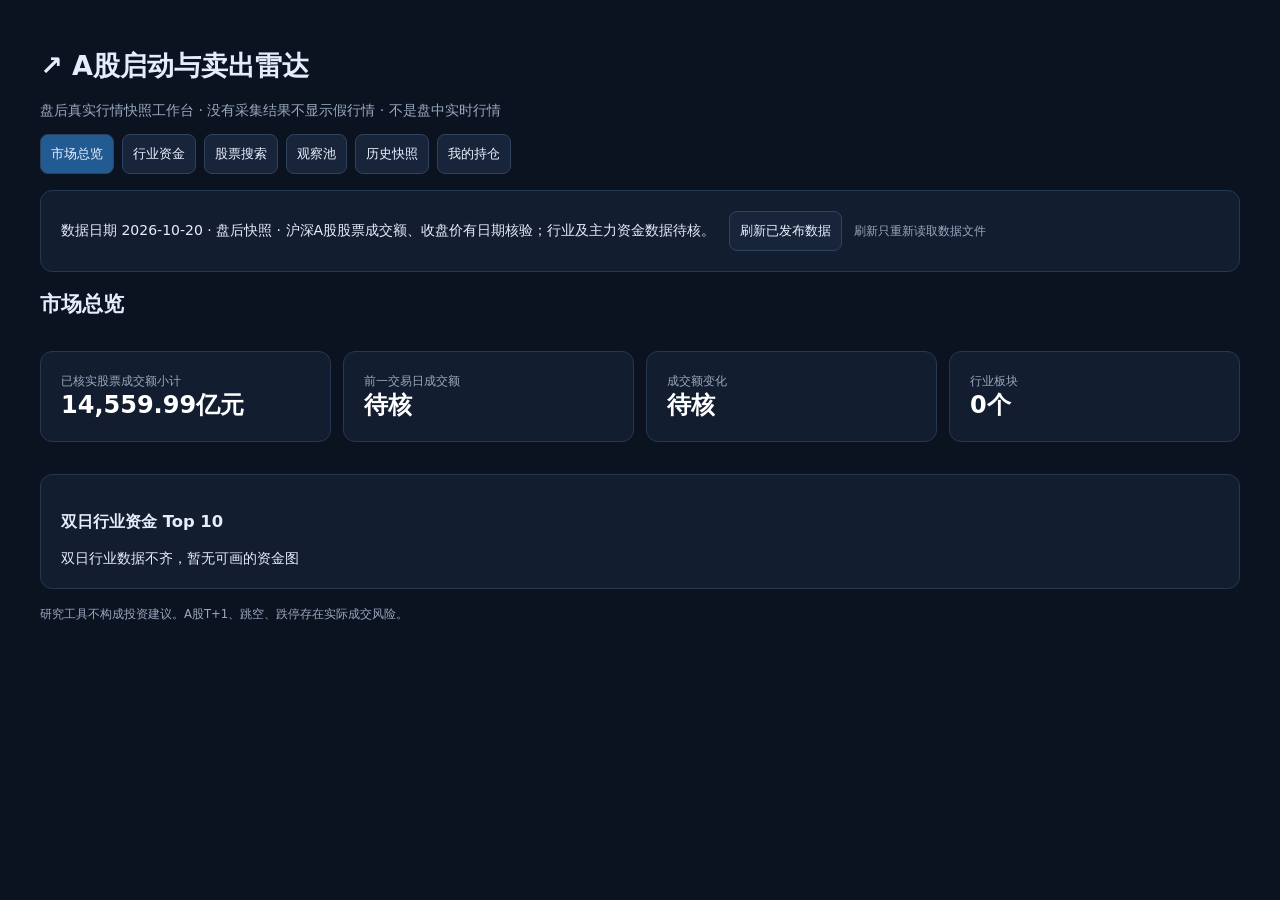
==== market.html @ 15efa38c "refactor: preserve legacy market snapshot dashboard under market.html" ====
<!doctype html><html lang="zh-CN"><meta charset="utf-8"><meta name="viewport" content="width=device-width,initial-scale=1"><title>A股启动与卖出雷达</title><style>:root{color-scheme:dark}body{font:14px system-ui;background:#0b1220;color:#e5edfc;margin:0}.wrap{max-width:1200px;margin:auto;padding:30px}h1{font-size:27px}p,small{color:#9aa8bf}.nav{display:flex;gap:8px;flex-wrap:wrap}button,input{background:#17243a;color:#ecf2ff;border:1px solid #30435e;border-radius:8px;padding:10px;cursor:pointer}input{cursor:text}button:hover{background:#243957}button.active{background:#225a92}.panel{background:#121d30;border:1px solid #263751;border-radius:12px;margin:16px 0;padding:20px}.grid{display:grid;grid-template-columns:repeat(auto-fit,minmax(200px,1fr));gap:12px}.value{font-size:24px;font-weight:bold;color:white}.muted{color:#9aa8bf}.err{color:#ffb17d}.up{color:#ff7272}.down{color:#54cd99}table{width:100%;border-collapse:collapse;min-width:700px}td,th{border-bottom:1px solid #263751;padding:9px;text-align:left}section{display:none}section.active{display:block}.scroll{overflow:auto}.bars{display:flex;gap:10px;align-items:center}.track{height:8px;background:#263751;min-width:70px;flex:1;border-radius:6px}.fill{height:100%;background:#9ca3af;border-radius:6px}.split{display:grid;grid-template-columns:1fr 1fr;gap:12px}.row{padding:12px;border-bottom:1px solid #263751}@media(max-width:600px){.wrap{padding:14px}.split{gap:6px}h1{font-size:21px}}</style><div class="wrap"><h1>↗ A股启动与卖出雷达</h1><p>盘后真实行情快照工作台 · 没有采集结果不显示假行情 · 不是盘中实时行情</p><div class="nav" id="nav"></div><div class="panel"><span id="status">读取行情中…</span>　<button id="refresh">刷新已发布数据</button><small>　刷新只重新读取数据文件</small></div><section id="overview" class="active"><h2>市场总览</h2><div class="grid" id="metrics"></div><div class="panel"><h3>双日行业资金 Top 10</h3><div id="summary"></div></div></section><section id="sectors"><h2>行业双日资金对照</h2><p>两日同板块同尺度，灰色成交规模；主力净额红流入、绿流出。未获取的买入/卖出总额保留待核。</p><div class="panel" id="sectorgraph"></div><div class="panel scroll" id="sectortable"></div></section><section id="stocks"><h2>股票搜索</h2><input id="search" placeholder="输入代码或名称" /><div class="panel scroll" id="stocktable"></div></section><section id="watch"><h2>观察池</h2><p>本地浏览器保存；并非自动推荐或实际买入。</p><input id="watchcode" placeholder="输入6位代码"><button id="addwatch">加入观察</button><div class="panel" id="watchrows"></div></section><section id="history"><h2>历史快照</h2><div class="panel" id="historyrows"></div></section><section id="holdings"><h2>真实持仓</h2><p>仅输入确认成交的持仓；浮盈亏不含交易费用、分红和税费。</p><input id="hcode" placeholder="股票代码"><input id="hcost" type="number" step="0.001" placeholder="成本价"><input id="hqty" type="number" placeholder="股数"><input id="hdate" type="date"><button id="addholding">保存持仓</button><div class="panel scroll" id="holdingrows"></div></section><small>研究工具不构成投资建议。A股T+1、跳空、跌停存在实际成交风险。</small></div><script>
const tabs={overview:'市场总览',sectors:'行业资金',stocks:'股票搜索',watch:'观察池',history:'历史快照',holdings:'我的持仓'},E=id=>document.getElementById(id),fmt=(x,d=2)=>x==null||!Number.isFinite(+x)?'待核':Number(x).toLocaleString('zh-CN',{maximumFractionDigits:d}),signed=x=>x==null?'待核':(x>0?'+':'')+fmt(x),safe=x=>String(x??'').replace(/[&<>"']/g,c=>({'&':'&amp;','<':'&lt;','>':'&gt;','"':'&quot;',"'":'&#39;'}[c]));let idx={dates:[]},now=null,prev=null;let watch=JSON.parse(localStorage.getItem('radar-watch')||'[]'),hold=JSON.parse(localStorage.getItem('radar-hold')||'[]');const save=()=>{localStorage.setItem('radar-watch',JSON.stringify(watch));localStorage.setItem('radar-hold',JSON.stringify(hold))},empty='尚无已核实的真实行情数据。请先运行采集任务。';function page(k){document.querySelectorAll('section').forEach(x=>x.classList.toggle('active',x.id===k));document.querySelectorAll('#nav button').forEach(x=>x.classList.toggle('active',x.dataset.id===k))}E('nav').innerHTML=Object.entries(tabs).map(([k,v])=>'<button data-id="'+k+'">'+v+'</button>').join('');E('nav').onclick=e=>{let k=e.target.dataset.id;if(k)page(k)};page('overview');async function json(path){let r=await fetch(path+'?t='+Date.now());if(!r.ok)throw Error(path+' '+r.status);return r.json()}async function refresh(){E('status').textContent='加载已归档数据…';try{idx=await json('./data/index.json');const dates=idx.dates||[];now=dates.length?await json('./data/snapshots/'+dates.at(-1)+'.json'):null;prev=dates.length>1?await json('./data/snapshots/'+dates.at(-2)+'.json'):null;if(now&&(!now.date||!now.market||!Array.isArray(now.stocks)))throw Error('行情校验失败');E('status').textContent=now?'数据日期 '+now.date+' · 盘后快照 · '+(now.quality?.message||'质量状态待核'):'无真实行情快照（页面交互可用）'}catch(e){now=null;prev=null;E('status').textContent='数据读取失败：'+e.message}render()}E('refresh').onclick=refresh;function secPairs(){let a=new Map((prev?.sectors||[]).map(x=>[x.name,x]));return(now?.sectors||[]).filter(x=>a.has(x.name)).map(x=>({before:a.get(x.name),after:x,name:x.name})).sort((a,b)=>Math.abs((b.after.net_yi??0)-(b.before.net_yi??0))-Math.abs((a.after.net_yi??0)-(a.before.net_yi??0))).slice(0,10)}function render(){let m=now?.market,p=prev?.market;E('metrics').innerHTML=[['已核实股票成交额小计',m?.turnover_yi,'亿元'],['前一交易日成交额',p?.turnover_yi,'亿元'],['成交额变化',m&&p?(m.turnover_yi-p.turnover_yi)/p.turnover_yi*100:null,'%'],['行业板块',now?.sectors?.length,'个']].map(([k,v,u])=>'<div class="panel"><small>'+k+'</small><div class="value">'+(v==null?'待核':fmt(v)+u)+'</div></div>').join('');let pairs=secPairs(),max=Math.max(1,...pairs.flatMap(x=>[x.before.turnover_yi||0,x.after.turnover_yi||0]));E('summary').textContent=pairs.length?'已核实同名行业 '+pairs.length+' 个，可进入「行业资金」查看':'双日行业数据不齐，暂无可画的资金图';E('sectorgraph').innerHTML=pairs.length?pairs.map(x=>'<div class="row"><b>'+safe(x.name)+'</b><div class="split">'+[x.before,x.after].map((s,i)=>'<div><small>'+(i?now.date:prev.date)+'</small><div class="bars"><div class="track"><div class="fill" style="width:'+(100*(s.turnover_yi||0)/max)+'%"></div></div><b>'+fmt(s.turnover_yi)+'亿</b></div><div class="'+(s.net_yi>0?'up':s.net_yi<0?'down':'muted')+'">主力净额 '+signed(s.net_yi)+'亿 · '+signed(s.net_strength_pct)+'%</div><small>市场占比 '+fmt(s.market_share_pct)+'%</small></div>').join('')+'</div></div>').join(''):empty;E('sectortable').innerHTML=pairs.length?'<table><tr><th>行业</th><th>前日成交(亿)</th><th>今日成交(亿)</th><th>成交变化%</th><th>前日净流(亿)</th><th>今日净流(亿)</th><th>净额变化(亿)</th><th>买入额</th><th>卖出额</th></tr>'+pairs.map(x=>'<tr><td>'+safe(x.name)+'</td><td>'+fmt(x.before.turnover_yi)+'</td><td>'+fmt(x.after.turnover_yi)+'</td><td>'+fmt(x.before.turnover_yi?((x.after.turnover_yi-x.before.turnover_yi)/x.before.turnover_yi*100):null)+'</td><td>'+signed(x.before.net_yi)+'</td><td>'+signed(x.after.net_yi)+'</td><td>'+signed(x.before.net_yi==null||x.after.net_yi==null?null:x.after.net_yi-x.before.net_yi)+'</td><td>'+fmt(x.after.buy_yi)+'</td><td>'+fmt(x.after.sell_yi)+'</td></tr>').join('')+'</table>':empty;renderStock();renderWatch();renderHold();E('historyrows').innerHTML=(idx.dates||[]).length?idx.dates.map(d=>'<div class="row"><a style="color:#89bdff" href="./data/snapshots/'+encodeURIComponent(d)+'.json">'+safe(d)+' 原始JSON ↗</a></div>').join(''):empty}function filtered(){let q=E('search').value.trim();return(now?.stocks||[]).filter(x=>(x.code+x.name).includes(q)).slice(0,100)}function renderStock(){let rows=filtered();E('stocktable').innerHTML=rows.length?'<table><tr><th>代码</th><th>名称</th><th>收盘价</th><th>涨跌幅</th><th>成交额(亿)</th></tr>'+rows.map(x=>'<tr><td>'+safe(x.code)+'</td><td>'+safe(x.name)+'</td><td>'+fmt(x.price)+'</td><td>'+fmt(x.change_pct)+'%</td><td>'+fmt(x.turnover_yi)+'</td></tr>').join('')+'</table>':empty}E('search').oninput=renderStock;function renderWatch(){E('watchrows').innerHTML=watch.length?watch.map((c,i)=>'<div class="row">'+safe(c)+' <button data-del="'+i+'">移除</button></div>').join(''):empty}E('addwatch').onclick=()=>{let c=E('watchcode').value.trim();if(!/^((60|00|30)\d{4})$/.test(c)){alert('仅允许沪深主板及创业板6位代码');return}if(!watch.includes(c))watch.push(c);save();renderWatch();E('watchcode').value=''};E('watchrows').onclick=e=>{if(e.target.dataset.del!=null){watch.splice(+e.target.dataset.del,1);save();renderWatch()}};function renderHold(){E('holdingrows').innerHTML=hold.length?'<table><tr><th>股票</th><th>数量</th><th>成本</th><th>买入日</th><th>最近收盘</th><th>参考盈亏(元)</th><th>操作</th></tr>'+hold.map((h,i)=>{let s=(now?.stocks||[]).find(x=>x.code===h.code);return '<tr><td>'+safe(h.code)+'</td><td>'+h.qty+'</td><td>'+fmt(h.cost)+'</td><td>'+safe(h.date)+'</td><td>'+fmt(s?.price)+'</td><td>'+signed(s?.price==null?null:(s.price-h.cost)*h.qty)+'</td><td><button data-del="'+i+'">删除</button></td></tr>'}).join('')+'</table>':empty}E('addholding').onclick=()=>{let code=E('hcode').value.trim(),cost=+E('hcost').value,qty=+E('hqty').value,date=E('hdate').value;if(!/^((60|00|30)\d{4})$/.test(code)||cost<=0||qty<=0||!date){alert('填写有效的代码、成本、股数、日期');return}hold.push({code,cost,qty,date});save();renderHold()};E('holdingrows').onclick=e=>{if(e.target.dataset.del!=null){hold.splice(+e.target.dataset.del,1);save();renderHold()}};refresh();
</script></html>
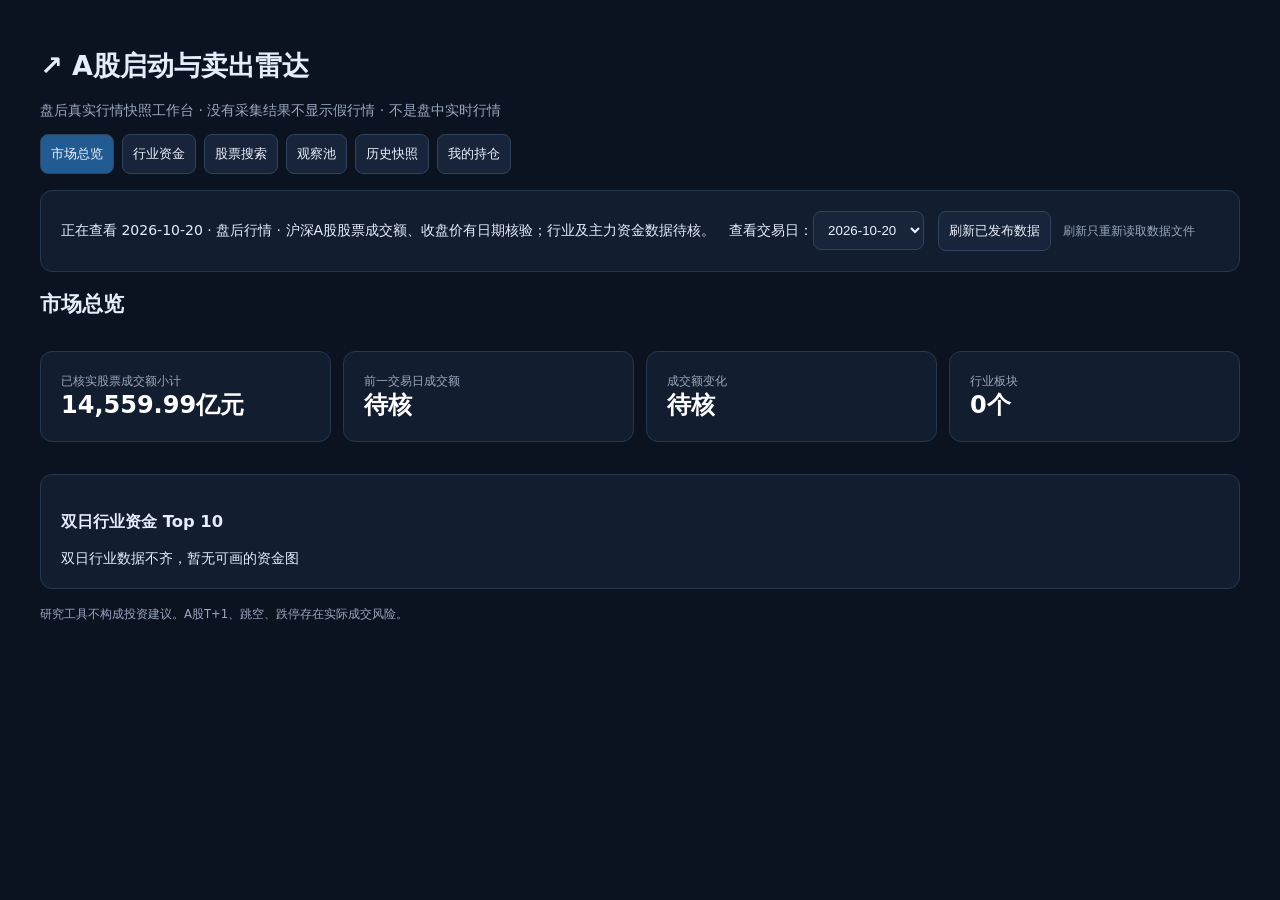
==== commit 1076c6f4: "feat(ui): browse archived daily stock snapshots by trading date without confusing holding PnL" ====
--- a/market.html
+++ b/market.html
@@ -1,3 +1,31 @@
-<!doctype html><html lang="zh-CN"><meta charset="utf-8"><meta name="viewport" content="width=device-width,initial-scale=1"><title>A股启动与卖出雷达</title><style>:root{color-scheme:dark}body{font:14px system-ui;background:#0b1220;color:#e5edfc;margin:0}.wrap{max-width:1200px;margin:auto;padding:30px}h1{font-size:27px}p,small{color:#9aa8bf}.nav{display:flex;gap:8px;flex-wrap:wrap}button,input{background:#17243a;color:#ecf2ff;border:1px solid #30435e;border-radius:8px;padding:10px;cursor:pointer}input{cursor:text}button:hover{background:#243957}button.active{background:#225a92}.panel{background:#121d30;border:1px solid #263751;border-radius:12px;margin:16px 0;padding:20px}.grid{display:grid;grid-template-columns:repeat(auto-fit,minmax(200px,1fr));gap:12px}.value{font-size:24px;font-weight:bold;color:white}.muted{color:#9aa8bf}.err{color:#ffb17d}.up{color:#ff7272}.down{color:#54cd99}table{width:100%;border-collapse:collapse;min-width:700px}td,th{border-bottom:1px solid #263751;padding:9px;text-align:left}section{display:none}section.active{display:block}.scroll{overflow:auto}.bars{display:flex;gap:10px;align-items:center}.track{height:8px;background:#263751;min-width:70px;flex:1;border-radius:6px}.fill{height:100%;background:#9ca3af;border-radius:6px}.split{display:grid;grid-template-columns:1fr 1fr;gap:12px}.row{padding:12px;border-bottom:1px solid #263751}@media(max-width:600px){.wrap{padding:14px}.split{gap:6px}h1{font-size:21px}}</style><div class="wrap"><h1>↗ A股启动与卖出雷达</h1><p>盘后真实行情快照工作台 · 没有采集结果不显示假行情 · 不是盘中实时行情</p><div class="nav" id="nav"></div><div class="panel"><span id="status">读取行情中…</span>　<button id="refresh">刷新已发布数据</button><small>　刷新只重新读取数据文件</small></div><section id="overview" class="active"><h2>市场总览</h2><div class="grid" id="metrics"></div><div class="panel"><h3>双日行业资金 Top 10</h3><div id="summary"></div></div></section><section id="sectors"><h2>行业双日资金对照</h2><p>两日同板块同尺度，灰色成交规模；主力净额红流入、绿流出。未获取的买入/卖出总额保留待核。</p><div class="panel" id="sectorgraph"></div><div class="panel scroll" id="sectortable"></div></section><section id="stocks"><h2>股票搜索</h2><input id="search" placeholder="输入代码或名称" /><div class="panel scroll" id="stocktable"></div></section><section id="watch"><h2>观察池</h2><p>本地浏览器保存；并非自动推荐或实际买入。</p><input id="watchcode" placeholder="输入6位代码"><button id="addwatch">加入观察</button><div class="panel" id="watchrows"></div></section><section id="history"><h2>历史快照</h2><div class="panel" id="historyrows"></div></section><section id="holdings"><h2>真实持仓</h2><p>仅输入确认成交的持仓；浮盈亏不含交易费用、分红和税费。</p><input id="hcode" placeholder="股票代码"><input id="hcost" type="number" step="0.001" placeholder="成本价"><input id="hqty" type="number" placeholder="股数"><input id="hdate" type="date"><button id="addholding">保存持仓</button><div class="panel scroll" id="holdingrows"></div></section><small>研究工具不构成投资建议。A股T+1、跳空、跌停存在实际成交风险。</small></div><script>
-const tabs={overview:'市场总览',sectors:'行业资金',stocks:'股票搜索',watch:'观察池',history:'历史快照',holdings:'我的持仓'},E=id=>document.getElementById(id),fmt=(x,d=2)=>x==null||!Number.isFinite(+x)?'待核':Number(x).toLocaleString('zh-CN',{maximumFractionDigits:d}),signed=x=>x==null?'待核':(x>0?'+':'')+fmt(x),safe=x=>String(x??'').replace(/[&<>"']/g,c=>({'&':'&amp;','<':'&lt;','>':'&gt;','"':'&quot;',"'":'&#39;'}[c]));let idx={dates:[]},now=null,prev=null;let watch=JSON.parse(localStorage.getItem('radar-watch')||'[]'),hold=JSON.parse(localStorage.getItem('radar-hold')||'[]');const save=()=>{localStorage.setItem('radar-watch',JSON.stringify(watch));localStorage.setItem('radar-hold',JSON.stringify(hold))},empty='尚无已核实的真实行情数据。请先运行采集任务。';function page(k){document.querySelectorAll('section').forEach(x=>x.classList.toggle('active',x.id===k));document.querySelectorAll('#nav button').forEach(x=>x.classList.toggle('active',x.dataset.id===k))}E('nav').innerHTML=Object.entries(tabs).map(([k,v])=>'<button data-id="'+k+'">'+v+'</button>').join('');E('nav').onclick=e=>{let k=e.target.dataset.id;if(k)page(k)};page('overview');async function json(path){let r=await fetch(path+'?t='+Date.now());if(!r.ok)throw Error(path+' '+r.status);return r.json()}async function refresh(){E('status').textContent='加载已归档数据…';try{idx=await json('./data/index.json');const dates=idx.dates||[];now=dates.length?await json('./data/snapshots/'+dates.at(-1)+'.json'):null;prev=dates.length>1?await json('./data/snapshots/'+dates.at(-2)+'.json'):null;if(now&&(!now.date||!now.market||!Array.isArray(now.stocks)))throw Error('行情校验失败');E('status').textContent=now?'数据日期 '+now.date+' · 盘后快照 · '+(now.quality?.message||'质量状态待核'):'无真实行情快照（页面交互可用）'}catch(e){now=null;prev=null;E('status').textContent='数据读取失败：'+e.message}render()}E('refresh').onclick=refresh;function secPairs(){let a=new Map((prev?.sectors||[]).map(x=>[x.name,x]));return(now?.sectors||[]).filter(x=>a.has(x.name)).map(x=>({before:a.get(x.name),after:x,name:x.name})).sort((a,b)=>Math.abs((b.after.net_yi??0)-(b.before.net_yi??0))-Math.abs((a.after.net_yi??0)-(a.before.net_yi??0))).slice(0,10)}function render(){let m=now?.market,p=prev?.market;E('metrics').innerHTML=[['已核实股票成交额小计',m?.turnover_yi,'亿元'],['前一交易日成交额',p?.turnover_yi,'亿元'],['成交额变化',m&&p?(m.turnover_yi-p.turnover_yi)/p.turnover_yi*100:null,'%'],['行业板块',now?.sectors?.length,'个']].map(([k,v,u])=>'<div class="panel"><small>'+k+'</small><div class="value">'+(v==null?'待核':fmt(v)+u)+'</div></div>').join('');let pairs=secPairs(),max=Math.max(1,...pairs.flatMap(x=>[x.before.turnover_yi||0,x.after.turnover_yi||0]));E('summary').textContent=pairs.length?'已核实同名行业 '+pairs.length+' 个，可进入「行业资金」查看':'双日行业数据不齐，暂无可画的资金图';E('sectorgraph').innerHTML=pairs.length?pairs.map(x=>'<div class="row"><b>'+safe(x.name)+'</b><div class="split">'+[x.before,x.after].map((s,i)=>'<div><small>'+(i?now.date:prev.date)+'</small><div class="bars"><div class="track"><div class="fill" style="width:'+(100*(s.turnover_yi||0)/max)+'%"></div></div><b>'+fmt(s.turnover_yi)+'亿</b></div><div class="'+(s.net_yi>0?'up':s.net_yi<0?'down':'muted')+'">主力净额 '+signed(s.net_yi)+'亿 · '+signed(s.net_strength_pct)+'%</div><small>市场占比 '+fmt(s.market_share_pct)+'%</small></div>').join('')+'</div></div>').join(''):empty;E('sectortable').innerHTML=pairs.length?'<table><tr><th>行业</th><th>前日成交(亿)</th><th>今日成交(亿)</th><th>成交变化%</th><th>前日净流(亿)</th><th>今日净流(亿)</th><th>净额变化(亿)</th><th>买入额</th><th>卖出额</th></tr>'+pairs.map(x=>'<tr><td>'+safe(x.name)+'</td><td>'+fmt(x.before.turnover_yi)+'</td><td>'+fmt(x.after.turnover_yi)+'</td><td>'+fmt(x.before.turnover_yi?((x.after.turnover_yi-x.before.turnover_yi)/x.before.turnover_yi*100):null)+'</td><td>'+signed(x.before.net_yi)+'</td><td>'+signed(x.after.net_yi)+'</td><td>'+signed(x.before.net_yi==null||x.after.net_yi==null?null:x.after.net_yi-x.before.net_yi)+'</td><td>'+fmt(x.after.buy_yi)+'</td><td>'+fmt(x.after.sell_yi)+'</td></tr>').join('')+'</table>':empty;renderStock();renderWatch();renderHold();E('historyrows').innerHTML=(idx.dates||[]).length?idx.dates.map(d=>'<div class="row"><a style="color:#89bdff" href="./data/snapshots/'+encodeURIComponent(d)+'.json">'+safe(d)+' 原始JSON ↗</a></div>').join(''):empty}function filtered(){let q=E('search').value.trim();return(now?.stocks||[]).filter(x=>(x.code+x.name).includes(q)).slice(0,100)}function renderStock(){let rows=filtered();E('stocktable').innerHTML=rows.length?'<table><tr><th>代码</th><th>名称</th><th>收盘价</th><th>涨跌幅</th><th>成交额(亿)</th></tr>'+rows.map(x=>'<tr><td>'+safe(x.code)+'</td><td>'+safe(x.name)+'</td><td>'+fmt(x.price)+'</td><td>'+fmt(x.change_pct)+'%</td><td>'+fmt(x.turnover_yi)+'</td></tr>').join('')+'</table>':empty}E('search').oninput=renderStock;function renderWatch(){E('watchrows').innerHTML=watch.length?watch.map((c,i)=>'<div class="row">'+safe(c)+' <button data-del="'+i+'">移除</button></div>').join(''):empty}E('addwatch').onclick=()=>{let c=E('watchcode').value.trim();if(!/^((60|00|30)\d{4})$/.test(c)){alert('仅允许沪深主板及创业板6位代码');return}if(!watch.includes(c))watch.push(c);save();renderWatch();E('watchcode').value=''};E('watchrows').onclick=e=>{if(e.target.dataset.del!=null){watch.splice(+e.target.dataset.del,1);save();renderWatch()}};function renderHold(){E('holdingrows').innerHTML=hold.length?'<table><tr><th>股票</th><th>数量</th><th>成本</th><th>买入日</th><th>最近收盘</th><th>参考盈亏(元)</th><th>操作</th></tr>'+hold.map((h,i)=>{let s=(now?.stocks||[]).find(x=>x.code===h.code);return '<tr><td>'+safe(h.code)+'</td><td>'+h.qty+'</td><td>'+fmt(h.cost)+'</td><td>'+safe(h.date)+'</td><td>'+fmt(s?.price)+'</td><td>'+signed(s?.price==null?null:(s.price-h.cost)*h.qty)+'</td><td><button data-del="'+i+'">删除</button></td></tr>'}).join('')+'</table>':empty}E('addholding').onclick=()=>{let code=E('hcode').value.trim(),cost=+E('hcost').value,qty=+E('hqty').value,date=E('hdate').value;if(!/^((60|00|30)\d{4})$/.test(code)||cost<=0||qty<=0||!date){alert('填写有效的代码、成本、股数、日期');return}hold.push({code,cost,qty,date});save();renderHold()};E('holdingrows').onclick=e=>{if(e.target.dataset.del!=null){hold.splice(+e.target.dataset.del,1);save();renderHold()}};refresh();
+<!doctype html><html lang="zh-CN"><meta charset="utf-8"><meta name="viewport" content="width=device-width,initial-scale=1"><title>A股启动与卖出雷达</title><style>:root{color-scheme:dark}body{font:14px system-ui;background:#0b1220;color:#e5edfc;margin:0}.wrap{max-width:1200px;margin:auto;padding:30px}h1{font-size:27px}p,small{color:#9aa8bf}.nav{display:flex;gap:8px;flex-wrap:wrap}button,input,select{background:#17243a;color:#ecf2ff;border:1px solid #30435e;border-radius:8px;padding:10px;cursor:pointer}input{cursor:text}button:hover{background:#243957}button.active{background:#225a92}.panel{background:#121d30;border:1px solid #263751;border-radius:12px;margin:16px 0;padding:20px}.grid{display:grid;grid-template-columns:repeat(auto-fit,minmax(200px,1fr));gap:12px}.value{font-size:24px;font-weight:bold;color:white}.muted{color:#9aa8bf}.err{color:#ffb17d}.up{color:#ff7272}.down{color:#54cd99}table{width:100%;border-collapse:collapse;min-width:700px}td,th{border-bottom:1px solid #263751;padding:9px;text-align:left}section{display:none}section.active{display:block}.scroll{overflow:auto}.bars{display:flex;gap:10px;align-items:center}.track{height:8px;background:#263751;min-width:70px;flex:1;border-radius:6px}.fill{height:100%;background:#9ca3af;border-radius:6px}.split{display:grid;grid-template-columns:1fr 1fr;gap:12px}.row{padding:12px;border-bottom:1px solid #263751}@media(max-width:600px){.wrap{padding:14px}.split{gap:6px}h1{font-size:21px}}</style><div class="wrap"><h1>↗ A股启动与卖出雷达</h1><p>盘后真实行情快照工作台 · 没有采集结果不显示假行情 · 不是盘中实时行情</p><div class="nav" id="nav"></div><div class="panel"><span id="status">读取行情中…</span>　<label for="daySelect">查看交易日：</label><select id="daySelect" aria-label="选择历史交易日"><option>读取中</option></select>　<button id="refresh">刷新已发布数据</button><small>　刷新只重新读取数据文件</small></div><section id="overview" class="active"><h2>市场总览</h2><div class="grid" id="metrics"></div><div class="panel"><h3>双日行业资金 Top 10</h3><div id="summary"></div></div></section><section id="sectors"><h2>行业双日资金对照</h2><p>两日同板块同尺度，灰色成交规模；主力净额红流入、绿流出。未获取的买入/卖出总额保留待核。</p><div class="panel" id="sectorgraph"></div><div class="panel scroll" id="sectortable"></div></section><section id="stocks"><h2>股票搜索</h2><input id="search" placeholder="输入代码或名称" /><div class="panel scroll" id="stocktable"></div></section><section id="watch"><h2>观察池</h2><p>本地浏览器保存；并非自动推荐或实际买入。</p><input id="watchcode" placeholder="输入6位代码"><button id="addwatch">加入观察</button><div class="panel" id="watchrows"></div></section><section id="history"><h2>历史快照</h2><div class="panel" id="historyrows"></div></section><section id="holdings"><h2>真实持仓</h2><p>仅输入确认成交的持仓；持仓参考盈亏统一采用最新已归档快照，不受上方历史日期选择影响；不含交易费用、分红和税费。</p><input id="hcode" placeholder="股票代码"><input id="hcost" type="number" step="0.001" placeholder="成本价"><input id="hqty" type="number" placeholder="股数"><input id="hdate" type="date"><button id="addholding">保存持仓</button><div class="panel scroll" id="holdingrows"></div></section><small>研究工具不构成投资建议。A股T+1、跳空、跌停存在实际成交风险。</small></div><script>
+const tabs={overview:'市场总览',sectors:'行业资金',stocks:'股票搜索',watch:'观察池',history:'历史快照',holdings:'我的持仓'},E=id=>document.getElementById(id),fmt=(x,d=2)=>x==null||!Number.isFinite(+x)?'待核':Number(x).toLocaleString('zh-CN',{maximumFractionDigits:d}),signed=x=>x==null?'待核':(x>0?'+':'')+fmt(x),safe=x=>String(x??'').replace(/[&<>"']/g,c=>({'&':'&amp;','<':'&lt;','>':'&gt;','"':'&quot;',"'":'&#39;'}[c]));let idx={dates:[]},now=null,prev=null,latestSnapshot=null;let watch=JSON.parse(localStorage.getItem('radar-watch')||'[]'),hold=JSON.parse(localStorage.getItem('radar-hold')||'[]');const save=()=>{localStorage.setItem('radar-watch',JSON.stringify(watch));localStorage.setItem('radar-hold',JSON.stringify(hold))},empty='尚无已核实的真实行情数据。请先运行采集任务。';function page(k){document.querySelectorAll('section').forEach(x=>x.classList.toggle('active',x.id===k));document.querySelectorAll('#nav button').forEach(x=>x.classList.toggle('active',x.dataset.id===k))}E('nav').innerHTML=Object.entries(tabs).map(([k,v])=>'<button data-id="'+k+'">'+v+'</button>').join('');E('nav').onclick=e=>{let k=e.target.dataset.id;if(k)page(k)};page('overview');async function json(path){let r=await fetch(path+'?t='+Date.now());if(!r.ok)throw Error(path+' '+r.status);return r.json()}async function loadDay(day){
+  const days=idx.dates||[],pos=days.indexOf(day);
+  if(pos<0)throw Error('交易日不在已发布索引');
+  now=await json('./data/snapshots/'+day+'.json');
+  prev=pos>0?await json('./data/snapshots/'+days[pos-1]+'.json'):null;
+  if(!now||now.date!==day||!now.market||!Array.isArray(now.stocks)||now.stocks.length<3000)throw Error('快照完整性校验失败 '+day);
+  if(pos===days.length-1)latestSnapshot=now;
+  E('daySelect').value=day;
+  E('status').textContent='正在查看 '+day+' · '+(now.quality?.price_basis||'盘后行情')+' · '+(now.quality?.message||'数据口径详见原始快照');
+  const address=new URL(location.href);address.searchParams.set('date',day);history.replaceState(null,'',address);
+  render();
+}
+async function refresh(){
+ E('status').textContent='加载已归档数据…';
+ try{
+  idx=await json('./data/index.json');
+  const days=idx.dates||[];
+  E('daySelect').innerHTML=days.slice().reverse().map(x=>'<option value="'+safe(x)+'">'+safe(x)+'</option>').join('')||'<option>暂无日期</option>';
+  if(!days.length){now=null;prev=null;render();E('status').textContent='尚无真实行情快照';return}
+  const wanted=new URLSearchParams(location.search).get('date');
+  const target=days.includes(wanted)?wanted:days[days.length-1];
+  if(target!==days[days.length-1]){
+    latestSnapshot=await json('./data/snapshots/'+days[days.length-1]+'.json');
+  }
+  await loadDay(target);
+ }catch(e){now=null;prev=null;E('status').textContent='数据读取失败：'+e.message;render()}
+}
+E('daySelect').onchange=async e=>{try{await loadDay(e.target.value)}catch(err){E('status').textContent='读取失败：'+err.message}};
+E('refresh').onclick=refresh;function secPairs(){let a=new Map((prev?.sectors||[]).map(x=>[x.name,x]));return(now?.sectors||[]).filter(x=>a.has(x.name)).map(x=>({before:a.get(x.name),after:x,name:x.name})).sort((a,b)=>Math.abs((b.after.net_yi??0)-(b.before.net_yi??0))-Math.abs((a.after.net_yi??0)-(a.before.net_yi??0))).slice(0,10)}function render(){let m=now?.market,p=prev?.market;E('metrics').innerHTML=[['已核实股票成交额小计',m?.turnover_yi,'亿元'],['前一交易日成交额',p?.turnover_yi,'亿元'],['成交额变化',m&&p&&m.scope===p.scope&&p.turnover_yi>0?(m.turnover_yi-p.turnover_yi)/p.turnover_yi*100:null,'%'],['行业板块',now?.sectors?.length,'个']].map(([k,v,u])=>'<div class="panel"><small>'+k+'</small><div class="value">'+(v==null?'待核':fmt(v)+u)+'</div></div>').join('');let pairs=secPairs(),max=Math.max(1,...pairs.flatMap(x=>[x.before.turnover_yi||0,x.after.turnover_yi||0]));E('summary').textContent=pairs.length?'已核实同名行业 '+pairs.length+' 个，可进入「行业资金」查看':'双日行业数据不齐，暂无可画的资金图';E('sectorgraph').innerHTML=pairs.length?pairs.map(x=>'<div class="row"><b>'+safe(x.name)+'</b><div class="split">'+[x.before,x.after].map((s,i)=>'<div><small>'+(i?now.date:prev.date)+'</small><div class="bars"><div class="track"><div class="fill" style="width:'+(100*(s.turnover_yi||0)/max)+'%"></div></div><b>'+fmt(s.turnover_yi)+'亿</b></div><div class="'+(s.net_yi>0?'up':s.net_yi<0?'down':'muted')+'">主力净额 '+signed(s.net_yi)+'亿 · '+signed(s.net_strength_pct)+'%</div><small>市场占比 '+fmt(s.market_share_pct)+'%</small></div>').join('')+'</div></div>').join(''):empty;E('sectortable').innerHTML=pairs.length?'<table><tr><th>行业</th><th>前日成交(亿)</th><th>今日成交(亿)</th><th>成交变化%</th><th>前日净流(亿)</th><th>今日净流(亿)</th><th>净额变化(亿)</th><th>买入额</th><th>卖出额</th></tr>'+pairs.map(x=>'<tr><td>'+safe(x.name)+'</td><td>'+fmt(x.before.turnover_yi)+'</td><td>'+fmt(x.after.turnover_yi)+'</td><td>'+fmt(x.before.turnover_yi?((x.after.turnover_yi-x.before.turnover_yi)/x.before.turnover_yi*100):null)+'</td><td>'+signed(x.before.net_yi)+'</td><td>'+signed(x.after.net_yi)+'</td><td>'+signed(x.before.net_yi==null||x.after.net_yi==null?null:x.after.net_yi-x.before.net_yi)+'</td><td>'+fmt(x.after.buy_yi)+'</td><td>'+fmt(x.after.sell_yi)+'</td></tr>').join('')+'</table>':empty;renderStock();renderWatch();renderHold();E('historyrows').innerHTML=(idx.dates||[]).length?idx.dates.slice().reverse().map(d=>'<div class="row"><a style="color:#89bdff" href="./market.html?date='+encodeURIComponent(d)+'">'+safe(d)+' 查看当日股票行情</a>　<a style="color:#9aa8bf" href="./data/snapshots/'+encodeURIComponent(d)+'.json">原始JSON ↗</a></div>').join(''):empty}function filtered(){let q=E('search').value.trim();return(now?.stocks||[]).filter(x=>(x.code+x.name).includes(q)).slice(0,100)}function renderStock(){let rows=filtered();E('stocktable').innerHTML=rows.length?'<table><tr><th>代码</th><th>名称</th><th>收盘价</th><th>涨跌幅</th><th>成交额(亿)</th></tr>'+rows.map(x=>'<tr><td>'+safe(x.code)+'</td><td>'+safe(x.name)+'</td><td>'+fmt(x.price)+'</td><td>'+fmt(x.change_pct)+'%</td><td>'+fmt(x.turnover_yi)+'</td></tr>').join('')+'</table>':empty}E('search').oninput=renderStock;function renderWatch(){E('watchrows').innerHTML=watch.length?watch.map((c,i)=>'<div class="row">'+safe(c)+' <button data-del="'+i+'">移除</button></div>').join(''):empty}E('addwatch').onclick=()=>{let c=E('watchcode').value.trim();if(!/^((60|00|30)\d{4})$/.test(c)){alert('仅允许沪深主板及创业板6位代码');return}if(!watch.includes(c))watch.push(c);save();renderWatch();E('watchcode').value=''};E('watchrows').onclick=e=>{if(e.target.dataset.del!=null){watch.splice(+e.target.dataset.del,1);save();renderWatch()}};function renderHold(){E('holdingrows').innerHTML=hold.length?'<table><tr><th>股票</th><th>数量</th><th>成本</th><th>买入日</th><th>最近收盘</th><th>参考盈亏(元)</th><th>操作</th></tr>'+hold.map((h,i)=>{let s=(latestSnapshot?.stocks||now?.stocks||[]).find(x=>x.code===h.code);return '<tr><td>'+safe(h.code)+'</td><td>'+h.qty+'</td><td>'+fmt(h.cost)+'</td><td>'+safe(h.date)+'</td><td>'+fmt(s?.price)+'</td><td>'+signed(s?.price==null?null:(s.price-h.cost)*h.qty)+'</td><td><button data-del="'+i+'">删除</button></td></tr>'}).join('')+'</table>':empty}E('addholding').onclick=()=>{let code=E('hcode').value.trim(),cost=+E('hcost').value,qty=+E('hqty').value,date=E('hdate').value;if(!/^((60|00|30)\d{4})$/.test(code)||cost<=0||qty<=0||!date){alert('填写有效的代码、成本、股数、日期');return}hold.push({code,cost,qty,date});save();renderHold()};E('holdingrows').onclick=e=>{if(e.target.dataset.del!=null){hold.splice(+e.target.dataset.del,1);save();renderHold()}};refresh();
 </script></html>
